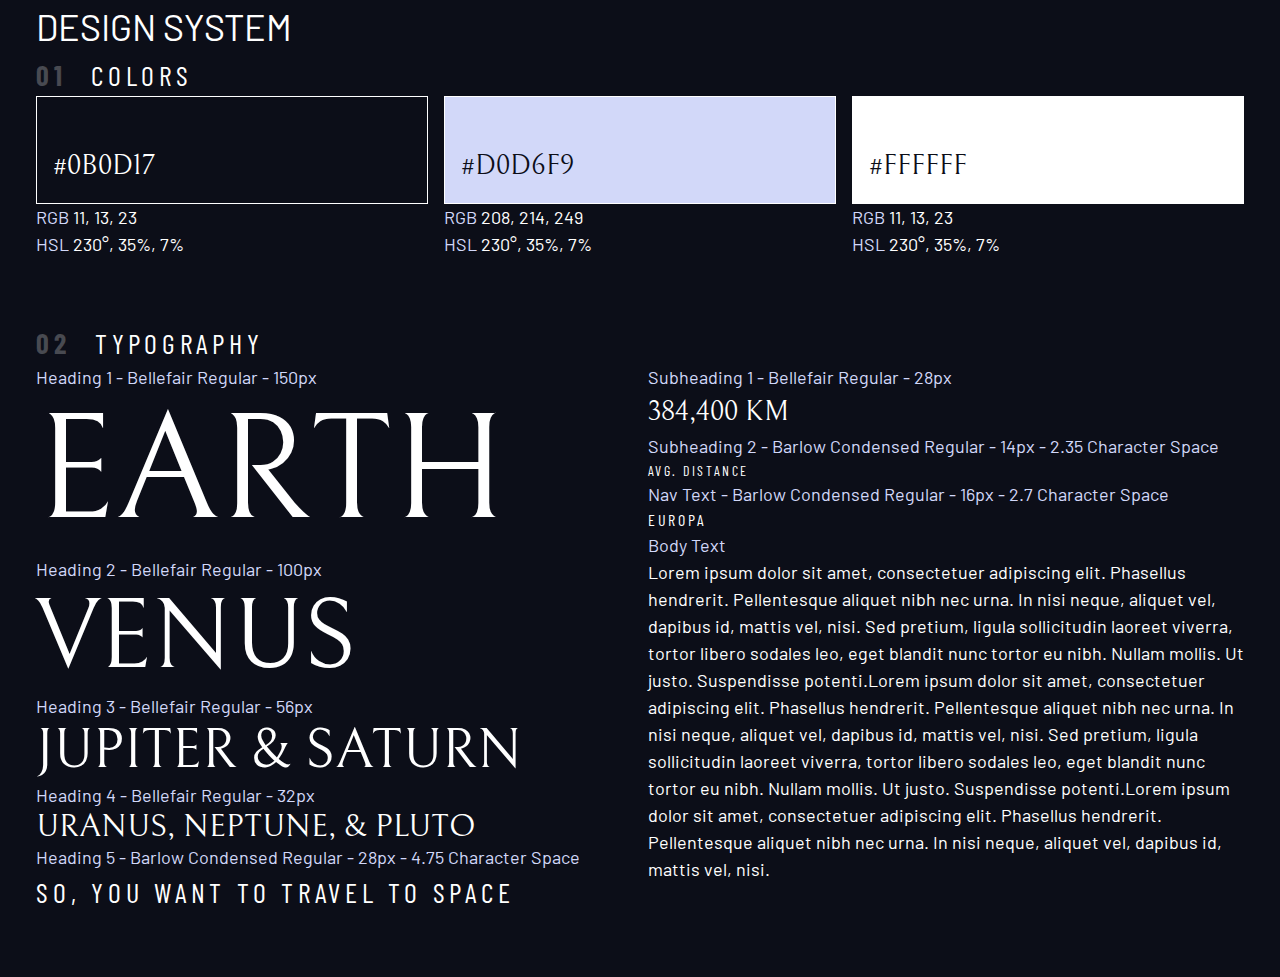
==== design-system.html @ 2ecb3426 "Add files with some styles done in design file" ====
<!DOCTYPE html>
<html lang="en">
    <head>
        <meta charset="UTF-8">
        <meta name="viewport" content="width=device-width, initial-scale=1.0">
        <link rel="stylesheet" href="index.css">
                <!-- Google fonts -->
        <link rel="preconnect" href="https://fonts.googleapis.com">
        <link rel="preconnect" href="https://fonts.gstatic.com" crossorigin>
        <link href="https://fonts.googleapis.com/css2?family=Barlow+Condensed:wght@400;700&family=Bellefair&family=Barlow:wght@400;700&display=swap"
            rel="stylesheet">
        <title>Design system</title>
    </head>
    <body>
        
        <div class="container">
            <h1 class="uppercase">Design system</h1>
            
            <section id="colors">
                <h2 class="numbered-title"><span>01</span> colors</h2>
                <div class="flex">
                <div style="flex-grow: 1;">
                    <div class="bg-dark text-white ff-serif fs-500" style="padding: 3rem 1rem 1rem; border: 1px solid white">
                        #0B0D17
                    </div>
                    <p><span class="text-accent">RGB</span> 11, 13, 23</p>
                    <p><span class="text-accent">HSL</span> 230°, 35%, 7%</p>
                </div>
                <div style="flex-grow: 1;">
                    <div class="bg-accent text-dark ff-serif fs-500" style="padding: 3rem 1rem 1rem; border: 1px solid white">
                        #D0D6F9
                    </div>
                    <p><span class="text-accent">RGB</span> 208, 214, 249</p>
                    <p><span class="text-accent">HSL</span> 230°, 35%, 7%</p>
                </div>
                <div style="flex-grow: 1;">
                    <div class="bg-white text-dark ff-serif fs-500" style="padding: 3rem 1rem 1rem; border: 1px solid white">
                        #FFFFFF
                    </div>
                    
                    <p><span class="text-accent">RGB</span> 11, 13, 23</p>
                    <p><span class="text-accent">HSL</span> 230°, 35%, 7%</p>
                </div>
                </div>
            </section>
            <section id="typography"  style="margin: 4rem 0">
                <h2 class="numbered-title"><span>02 </span>Typography</h2>
                <div class="flex">
                    <div style="flex-basis: 100%">
                        <div> 
                            <p class="text-accent">Heading 1 - Bellefair Regular - 150px</p>
                            <p class="fs-900 ff-serif uppercase">Earth</p>
                        </div>
                        <div> 
                            <p class="text-accent">Heading 2 - Bellefair Regular - 100px</p>
                            <p class="fs-800 ff-serif uppercase">Venus</p>
                        </div>
                        <div> 
                            <p class="text-accent">Heading 3 - Bellefair Regular - 56px</p>
                            <p class="fs-700 ff-serif uppercase">Jupiter & Saturn</p>
                        </div>
                        <div> 
                            <p class="text-accent">Heading 4 - Bellefair Regular - 32px</p>
                            <p class="fs-600 ff-serif uppercase">Uranus, Neptune, & Pluto</p>
                        </div>
                        <div> 
                            <p class="text-accent">Heading 5 - Barlow Condensed Regular - 28px - 4.75 Character Space</p>
                            <p class="fs-500 ff-sans-cond uppercase letter-spacing-1">So, you want to travel to space</p>
                        </div>
                    
                    </div>
                    
                    <div  style="flex-basis: 100%">
                        <div> 
                            <p class="text-accent">Subheading 1 - Bellefair Regular - 28px</p>
                            <p class="fs-500 ff-serif uppercase">384,400 km</p>
                        </div>
                        <div> 
                            <p class="text-accent">Subheading 2 - Barlow Condensed Regular - 14px - 2.35 Character Space</p>
                            <p class="fs-200 ff-sans-cond uppercase letter-spacing-3">Avg. Distance</p>
                        </div>
                        <div> 
                            <p class="text-accent">Nav Text - Barlow Condensed Regular - 16px - 2.7 Character Space</p>
                            <p class="fs-300 ff-sans-cond uppercase letter-spacing-2">Europa</p>
                        </div>
                        <div> 
                            <p class="text-accent">Body Text</p>
                            <p>Lorem ipsum dolor sit amet, consectetuer adipiscing elit. Phasellus hendrerit. Pellentesque aliquet nibh nec urna. In nisi neque, aliquet vel, dapibus id, mattis vel, nisi. Sed pretium, ligula sollicitudin laoreet viverra, tortor libero sodales leo, eget blandit nunc tortor eu nibh. Nullam mollis. Ut justo. Suspendisse potenti.Lorem ipsum dolor sit amet, consectetuer adipiscing elit. Phasellus hendrerit. Pellentesque aliquet nibh nec urna. In nisi neque, aliquet vel, dapibus id, mattis vel, nisi. Sed pretium, ligula sollicitudin laoreet viverra, tortor libero sodales leo, eget blandit nunc tortor eu nibh. Nullam mollis. Ut justo. Suspendisse potenti.Lorem ipsum dolor sit amet, consectetuer adipiscing elit. Phasellus hendrerit. Pellentesque aliquet nibh nec urna. In nisi neque, aliquet vel, dapibus id, mattis vel, nisi. </p>
                        </div>
                    </div>
                </div>
            </section>
        </div>
        
        <script src="index.js"></script>
    </body>
</html>
---- index.css ----
/* ------------------- */
/* Custom properties   */
/* ------------------- */

:root {
    /* colors */
    --clr-dark: 230 35% 7%;
    --clr-light: 231 77% 90%;
    --clr-white: 0 0% 100%;
    /* font-sizes */
    --fs-900: 9.375rem;
    --fs-800: 6.25rem;
    --fs-700: 3.5rem;
    --fs-600: 2rem;
    --fs-500: 1.75rem;
    --fs-400: 1.125rem;
    --fs-300: 1rem;
    --fs-200: 0.875rem;
    /* font-families */
    --ff-serif: "Bellefair", serif;
    --ff-sans-cond: "Barlow Condensed", sans-serif;
    --ff-sans-normal: "Barlow", sans-serif;
}


/* ------------------- */
/* Reset               */
/* ------------------- */

/* https://piccalil.li/blog/a-modern-css-reset/ */

/* Box sizing */
*,
*::before,
*::after {
    box-sizing: border-box;
}

/* Reset margins */
body,
h1,
h2,
h3,
h4,
h5,
h6,
p,
figure,
picture {
    margin: 0; 
}

h1,
h2,
h3,
h4,
h5,
h6,
p{
    font-weight: 400;
}

/* set up the body */
body {
    line-height: 1.5;
    min-height: 100vh;
    font-family: var(--ff-sans-normal);
    font-size: var(--fs-400);
    background-color: hsl(var(--clr-dark));
    color: hsl(var(--clr-white));
}

/* make images easier to work with */
img,
picutre {
    max-width: 100%;
    display: block;
}

/* make form elements easier to work with */
input,
button,
textarea,
select {
    font: inherit;
}

/* remove animations for people who've turned them off */
@media (prefers-reduced-motion: reduce) {  
  *,
  *::before,
  *::after {
    animation-duration: 0.01ms !important;
    animation-iteration-count: 1 !important;
    transition-duration: 0.01ms !important;
    scroll-behavior: auto !important;
  }
}


/* ------------------- */
/* Utility classes     */
/* ------------------- */

/* general */

.flex {
    display: flex;
    gap: var(--gap, 1rem);
}

.grid {
    display: grid;
    gap: var(--gap, 1rem);
}

.container {
    padding-inline: 2em;
    margin-inline: auto;
    max-width: 80rem;
}

.sr-only {
  position: absolute; 
  width: 1px;
  height: 1px;
  padding: 0;
  margin: -1px; 
  overflow: hidden;
  clip: rect(0, 0, 0, 0);
  white-space: nowrap; /* added line */
  border: 0;
}

/* colors */

.bg-dark { background-color: hsl( var(--clr-dark) );}
.bg-accent { background-color: hsl( var(--clr-light) );}
.bg-white { background-color: hsl( var(--clr-white) );}

.text-dark { color: hsl( var(--clr-dark) );}
.text-accent { color: hsl( var(--clr-light) );}
.text-white { color: hsl( var(--clr-white) );}

.ff-serif { font-family: var(--ff-serif); } 
.ff-sans-cond { font-family: var(--ff-sans-cond); } 
.ff-sans-normal { font-family: var(--ff-sans-normal); } 

.letter-spacing-1 { letter-spacing: 4.75px; } 
.letter-spacing-2 { letter-spacing: 2.7px; } 
.letter-spacing-3 { letter-spacing: 2.35px; } 

.uppercase { text-transform: uppercase; }

.fs-900 { font-size: var(--fs-900); }
.fs-800 { font-size: var(--fs-800); }
.fs-700 { font-size: var(--fs-700); }
.fs-600 { font-size: var(--fs-600); }
.fs-500 { font-size: var(--fs-500); }
.fs-400 { font-size: var(--fs-400); }
.fs-300 { font-size: var(--fs-300); }
.fs-200 { font-size: var(--fs-200); }


.fs-900,
.fs-800,
.fs-700,
.fs-600 {
    line-height: 1.1;
}

.numbered-title{
    text-transform: uppercase;
    font-size: var(--fs-500);
    font-family: var(--ff-sans-cond);
    letter-spacing: 4.72px;
}

.numbered-title span{
    margin-right: 0.5em;
    color: hsl(var(--clr-white)/.25);
    font-weight: 700;
}
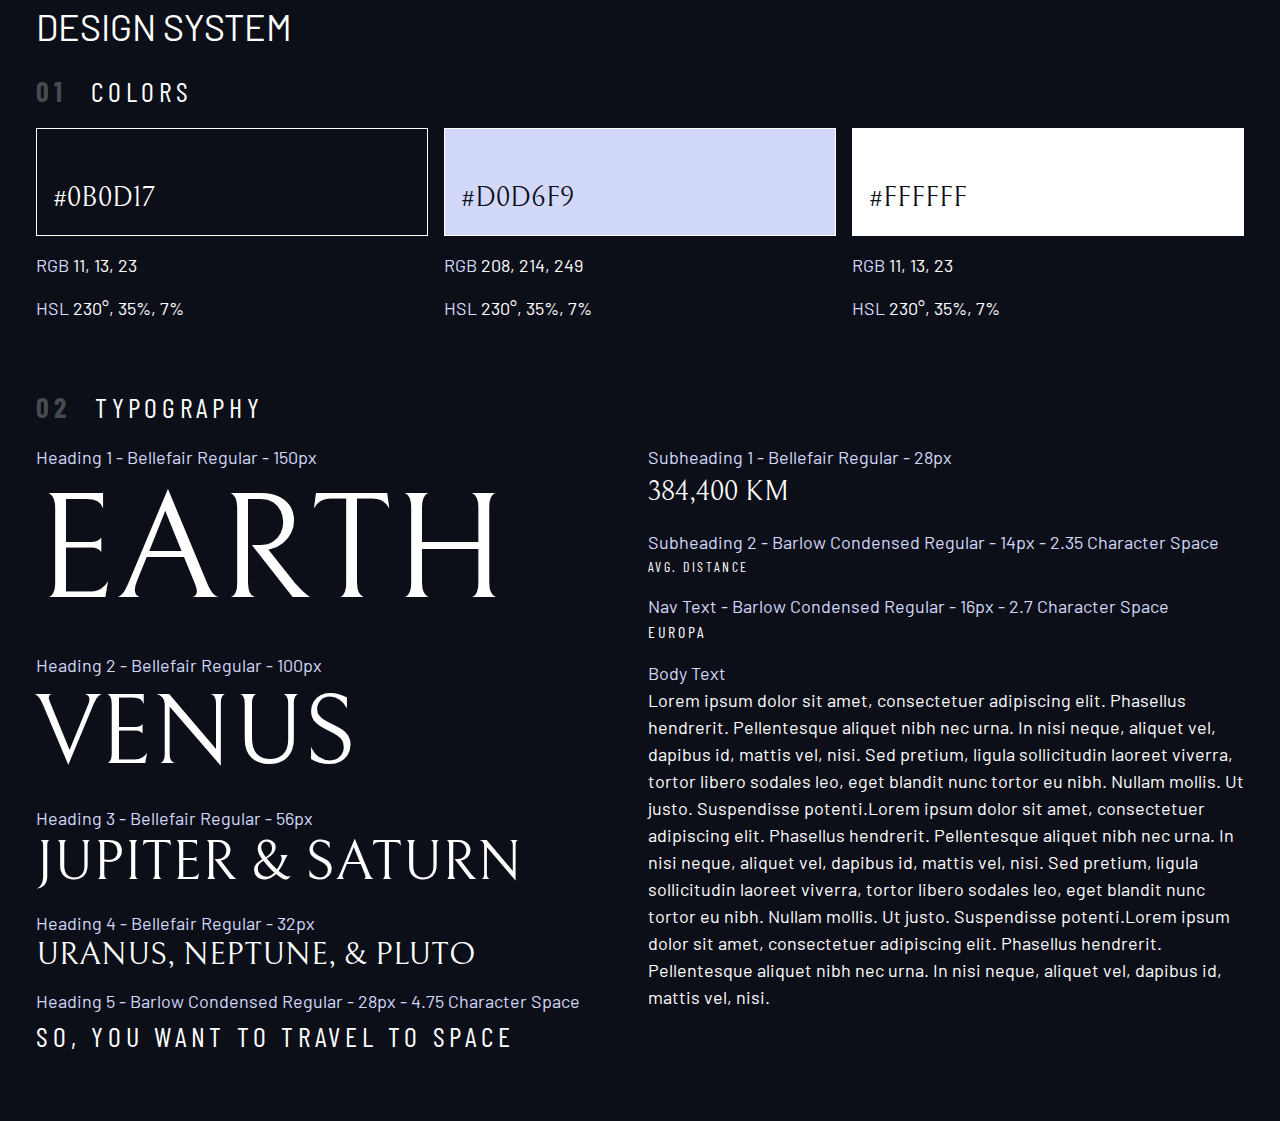
==== commit b17d26d6: "Add spaces between elements" ====
--- a/design-system.html
+++ b/design-system.html
@@ -13,27 +13,27 @@
     </head>
     <body>
         
-        <div class="container">
+        <div class="container flow">
             <h1 class="uppercase">Design system</h1>
             
-            <section id="colors">
+            <section class="flow" id="colors">
                 <h2 class="numbered-title"><span>01</span> colors</h2>
                 <div class="flex">
-                <div style="flex-grow: 1;">
+                <div class="flow" style="flex-grow: 1;">
                     <div class="bg-dark text-white ff-serif fs-500" style="padding: 3rem 1rem 1rem; border: 1px solid white">
                         #0B0D17
                     </div>
                     <p><span class="text-accent">RGB</span> 11, 13, 23</p>
                     <p><span class="text-accent">HSL</span> 230°, 35%, 7%</p>
                 </div>
-                <div style="flex-grow: 1;">
+                <div class="flow" style="flex-grow: 1;">
                     <div class="bg-accent text-dark ff-serif fs-500" style="padding: 3rem 1rem 1rem; border: 1px solid white">
                         #D0D6F9
                     </div>
                     <p><span class="text-accent">RGB</span> 208, 214, 249</p>
                     <p><span class="text-accent">HSL</span> 230°, 35%, 7%</p>
                 </div>
-                <div style="flex-grow: 1;">
+                <div class="flow" style="flex-grow: 1;">
                     <div class="bg-white text-dark ff-serif fs-500" style="padding: 3rem 1rem 1rem; border: 1px solid white">
                         #FFFFFF
                     </div>
@@ -43,10 +43,10 @@
                 </div>
                 </div>
             </section>
-            <section id="typography"  style="margin: 4rem 0">
+            <section class="flow" id="typography"  style="margin: 4rem 0">
                 <h2 class="numbered-title"><span>02 </span>Typography</h2>
                 <div class="flex">
-                    <div style="flex-basis: 100%">
+                    <div class="flow" style="flex-basis: 100%">
                         <div> 
                             <p class="text-accent">Heading 1 - Bellefair Regular - 150px</p>
                             <p class="fs-900 ff-serif uppercase">Earth</p>
@@ -70,7 +70,7 @@
                     
                     </div>
                     
-                    <div  style="flex-basis: 100%">
+                    <div class="flow" style="flex-basis: 100%">
                         <div> 
                             <p class="text-accent">Subheading 1 - Bellefair Regular - 28px</p>
                             <p class="fs-500 ff-serif uppercase">384,400 km</p>
--- a/index.css
+++ b/index.css
@@ -72,7 +72,7 @@
 
 /* make images easier to work with */
 img,
-picutre {
+picture {
     max-width: 100%;
     display: block;
 }
@@ -114,6 +114,10 @@
     gap: var(--gap, 1rem);
 }
 
+.flow > * + * {
+    margin-top: var(--flow-space, 1rem);
+}
+
 .container {
     padding-inline: 2em;
     margin-inline: auto;
@@ -142,6 +146,8 @@
 .text-accent { color: hsl( var(--clr-light) );}
 .text-white { color: hsl( var(--clr-white) );}
 
+/* typography */
+
 .ff-serif { font-family: var(--ff-serif); } 
 .ff-sans-cond { font-family: var(--ff-sans-cond); } 
 .ff-sans-normal { font-family: var(--ff-sans-normal); } 
@@ -169,6 +175,10 @@
     line-height: 1.1;
 }
 
+/* ------------------- */
+/* Regular classes     */
+/* ------------------- */
+
 .numbered-title{
     text-transform: uppercase;
     font-size: var(--fs-500);
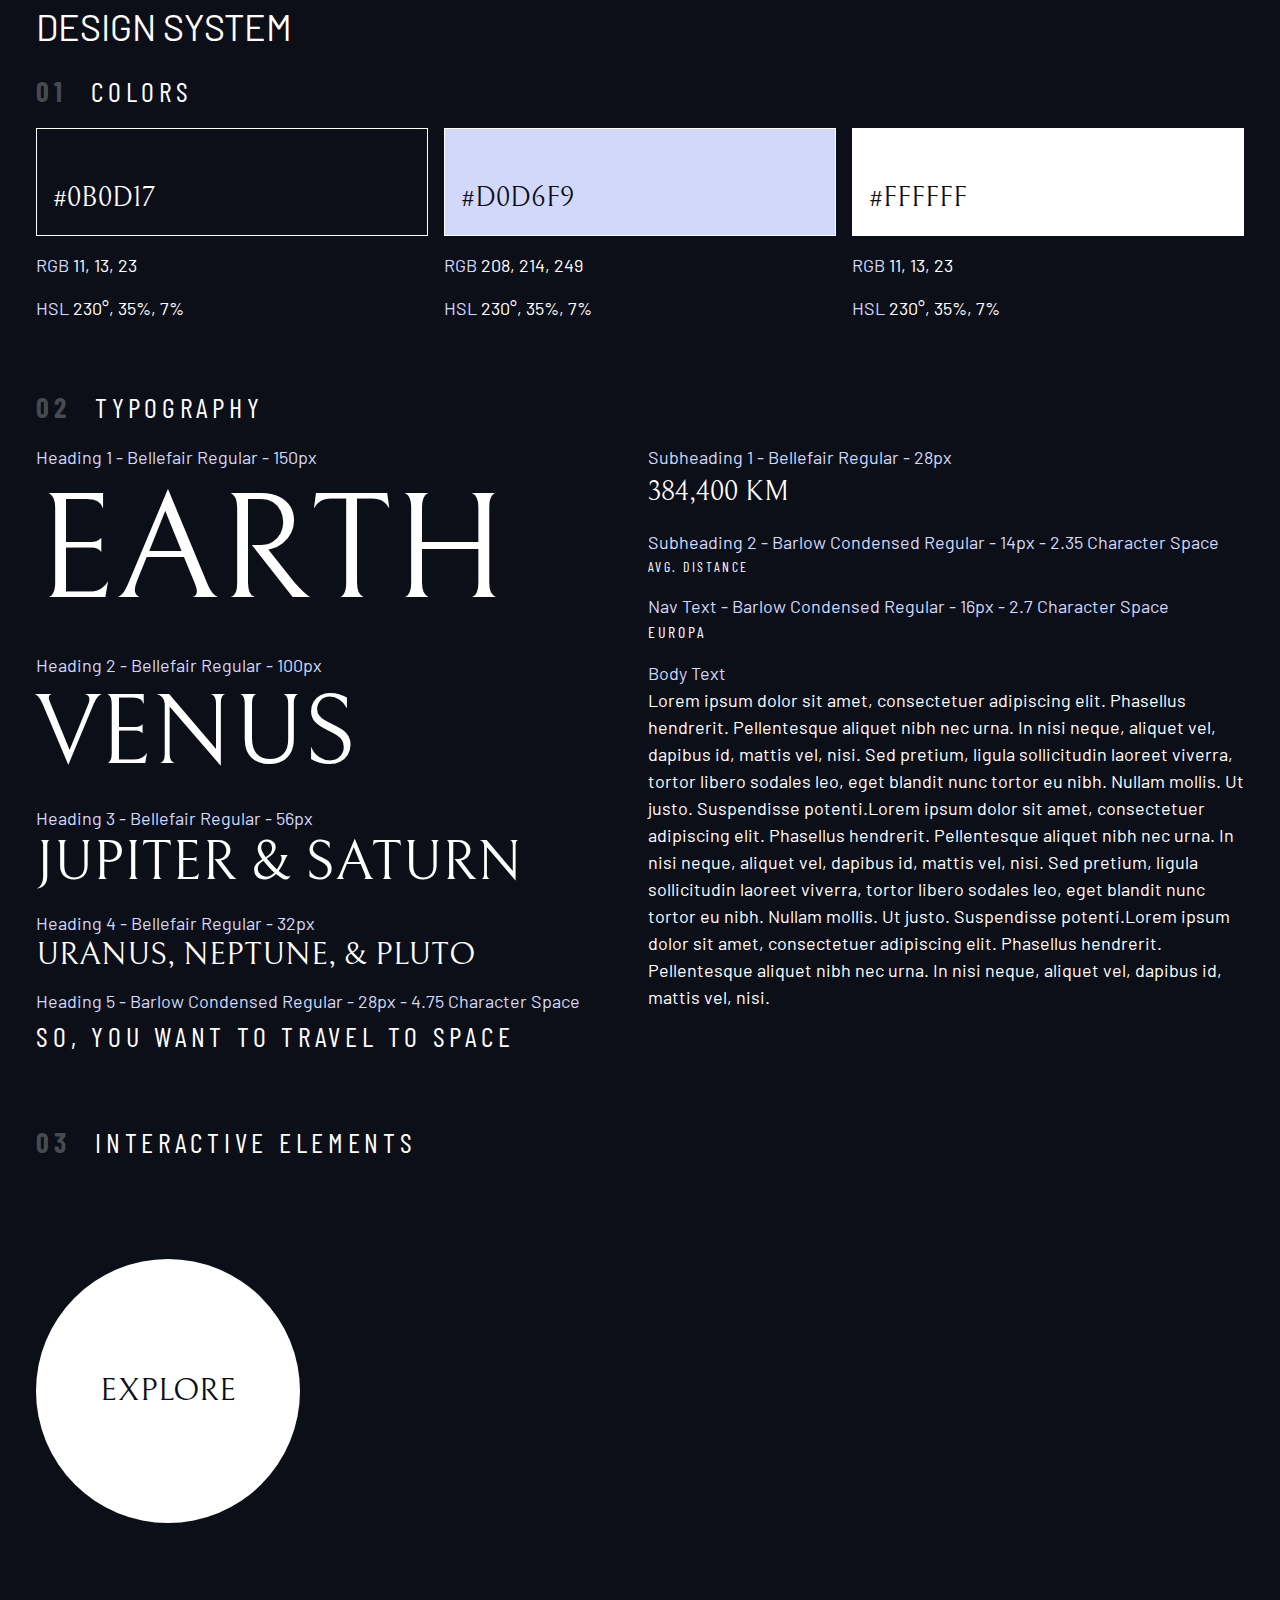
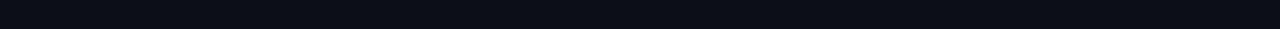
==== commit 1f8a7845: "Add Interactive elements section and round button" ====
--- a/design-system.html
+++ b/design-system.html
@@ -90,6 +90,30 @@
                     </div>
                 </div>
             </section>
+            <section class="flow" id="interactive-elements">
+                <h2 class="numbered-title"><span>03</span> Interactive elements</h2>
+                
+                <!-- navigation -->
+                <div></div>
+                
+                <div class="flex">
+                    <div style="margin-top: 5rem">
+                        <!-- explore button -->
+                        <a href="#" class="large-button bg-white text-dark uppercase fs-600 ff-serif">Explore</a>
+                    </div>
+                    
+                    <div style="margin-bottom: 50vh">
+                        <!-- Tabs -->
+                        
+                        
+                        <!-- Dots -->
+                        
+                        
+                        <!-- Numbers -->
+                    </div>
+                </div>
+                
+            </section>
         </div>
         
         <script src="index.js"></script>
--- a/index.css
+++ b/index.css
@@ -190,4 +190,17 @@
     margin-right: 0.5em;
     color: hsl(var(--clr-white)/.25);
     font-weight: 700;
+}
+
+/* ------------------- */
+/* Components          */
+/* ------------------- */
+
+.large-button {
+    padding: 0 2em;
+    display: grid;
+    aspect-ratio: 1;
+    place-items: center;
+    text-decoration: none;
+    border-radius: 50%;
 }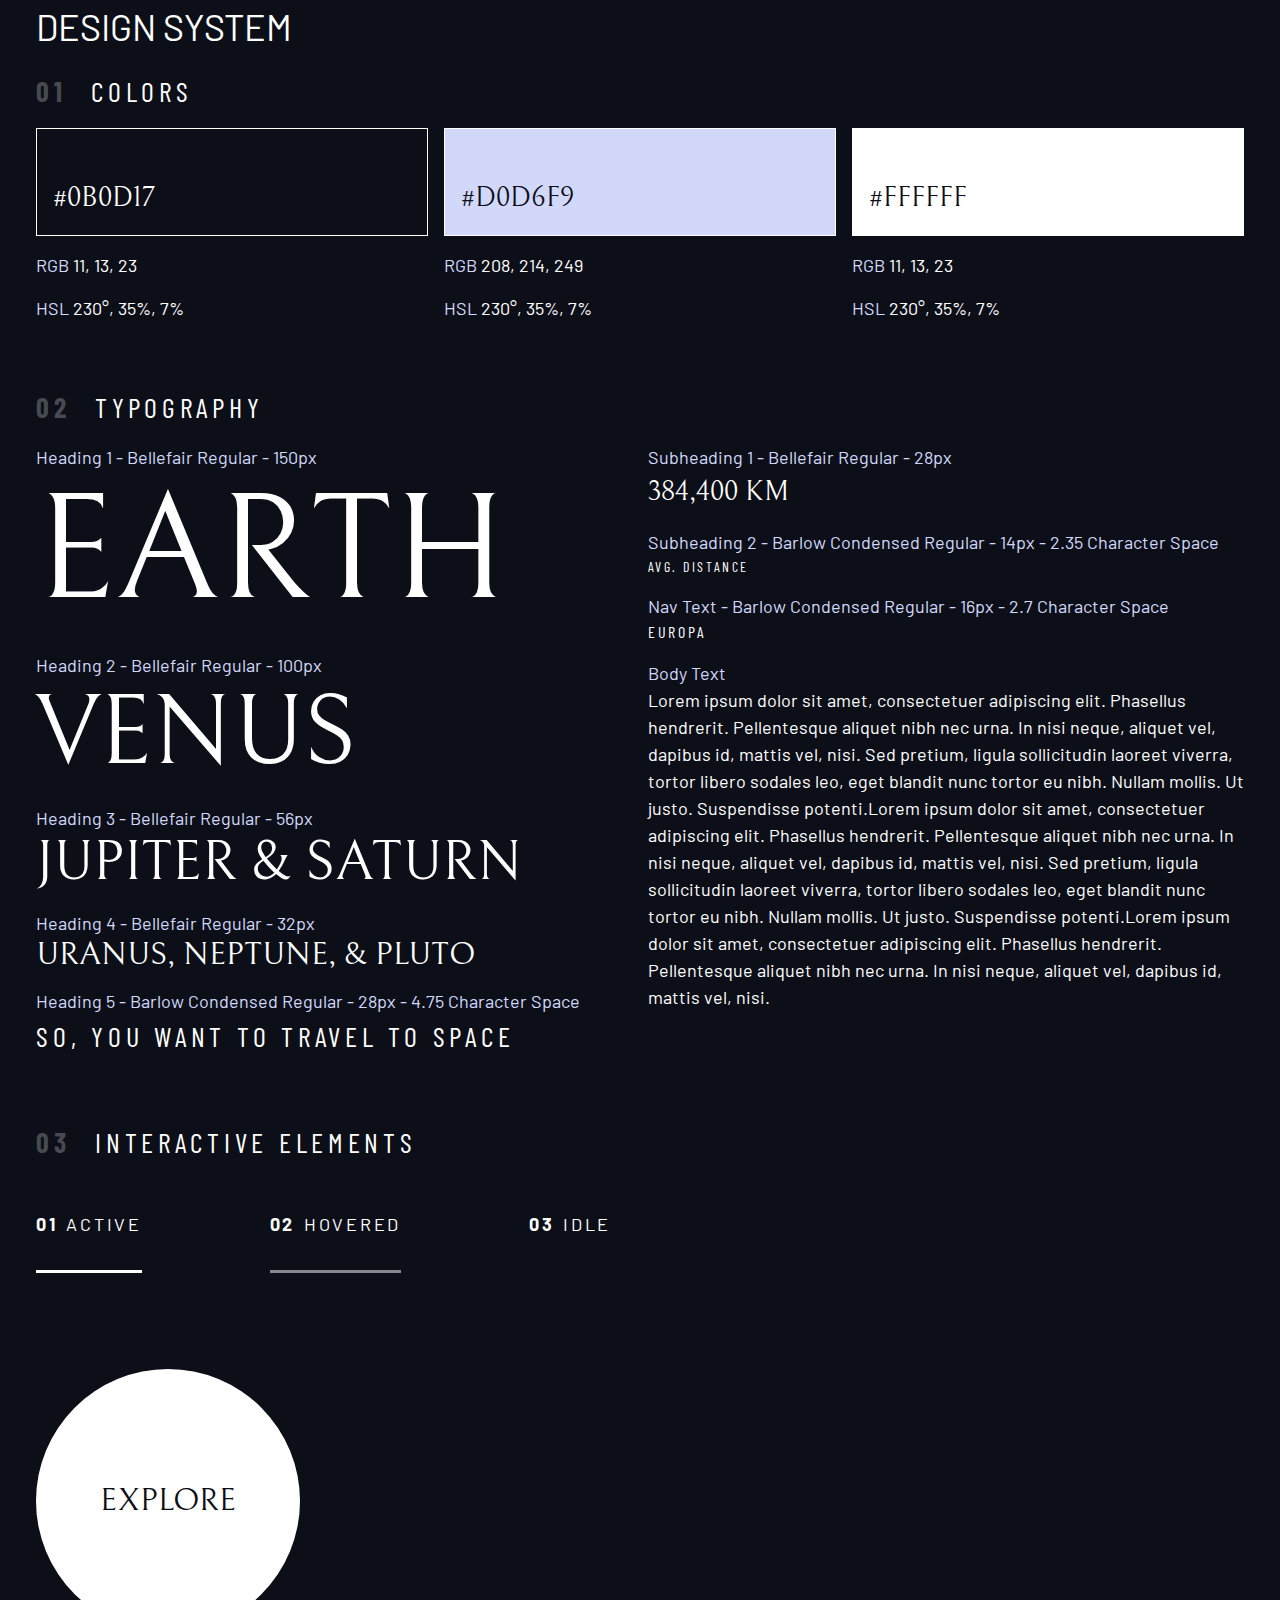
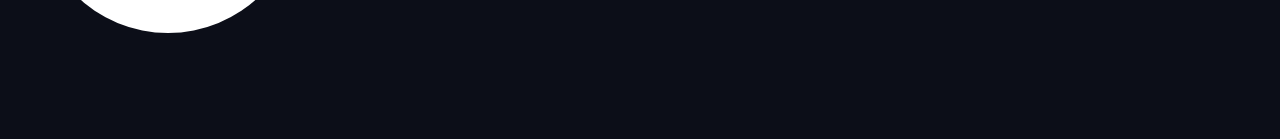
==== commit 39c79159: "Add active, hover, idle components" ====
--- a/design-system.html
+++ b/design-system.html
@@ -92,8 +92,13 @@
             </section>
             <section class="flow" id="interactive-elements">
                 <h2 class="numbered-title"><span>03</span> Interactive elements</h2>
-                
-                <!-- navigation -->
+                <nav>
+                    <ul class="primary-navigation underline-indicators flex">
+                        <li class="active"><a class="text-white uppercase letter-spacing-2" href="#"><span>01</span>Active</a>
+                        <li class="hover"><a class="text-white uppercase letter-spacing-2" href="#"><span>02</span>Hovered</a>
+                        <li><a class="text-white uppercase letter-spacing-2" href="#"><span>03</span>Idle</a>
+                    </ul>
+                </nav> 
                 <div></div>
                 
                 <div class="flex">
--- a/index.css
+++ b/index.css
@@ -197,10 +197,62 @@
 /* ------------------- */
 
 .large-button {
+    position: relative;
     padding: 0 2em;
     display: grid;
+    z-index: 1;
     aspect-ratio: 1;
     place-items: center;
     text-decoration: none;
     border-radius: 50%;
+}
+
+.large-button::after {
+    content: '';
+    position: absolute;
+    background: hsl(var(--clr-white)/.15);
+    width: 100%;
+    height: 100%;
+    border-radius: 50%;
+    z-index: -1;
+    opacity: 0;
+    transition: opacity 500ms linear, transform 750ms ease-in-out;
+}
+
+.large-button:hover::after,
+.large-button:focus::after {
+    transform: scale(1.5);
+    opacity: 1;
+}
+
+.primary-navigation {
+    --gap: 8rem;
+    --underline-gap: 2rem;
+    list-style: none;
+    padding: 0;
+    margin: 0;
+}
+
+.primary-navigation a {
+    text-decoration: none;
+}
+
+.primary-navigation a > span {
+    margin-right: 0.5em;
+    font-weight: 700;
+}
+
+.underline-indicators > *{
+    border-bottom: .2rem solid hsl(var(--clr-white)/0);
+    padding: var(--underline-gap, 1em) 0;
+}
+
+.underline-indicators > *:hover,
+.underline-indicators > *:focus,
+.underline-indicators > .hover {
+    border-bottom: .2rem solid hsl(var(--clr-white)/.5);
+}
+
+.underline-indicators > .active {
+    border-bottom: .2rem solid hsl(var(--clr-white)/ 1);
 }